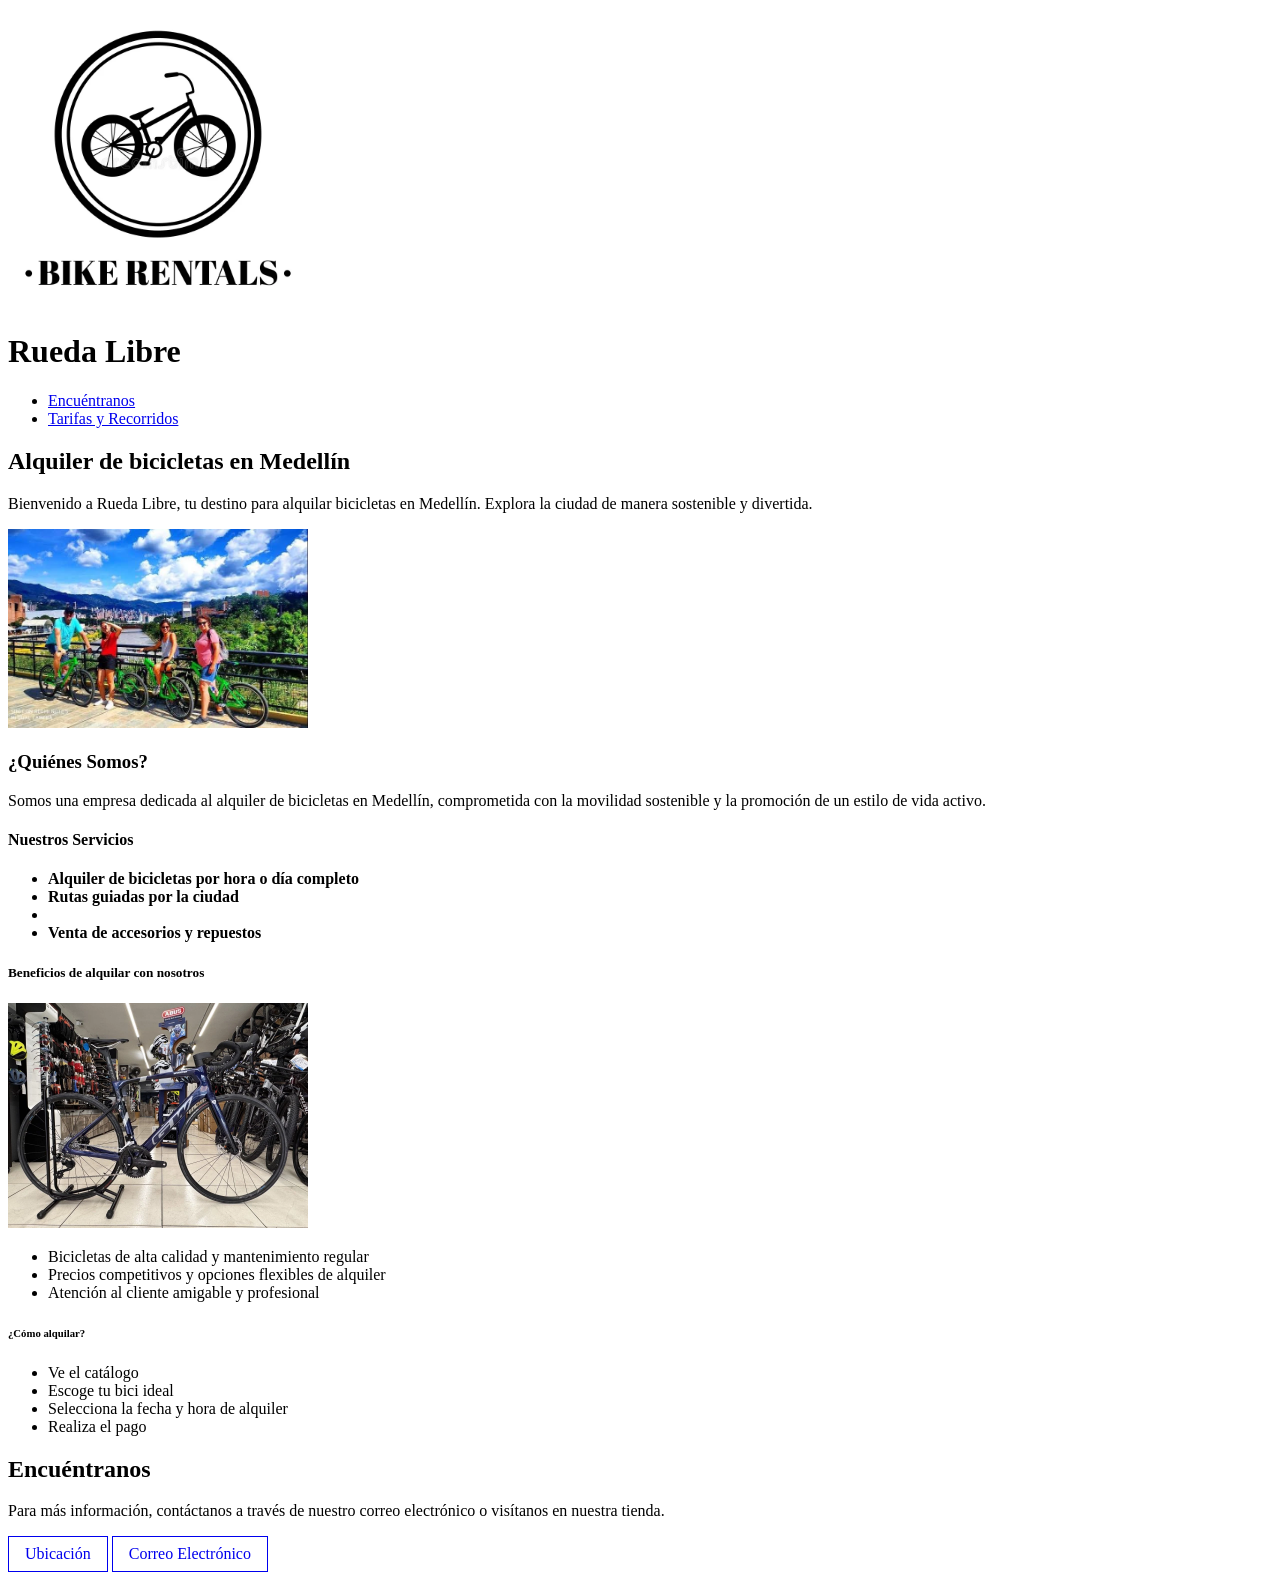
==== paginas/index.html @ d97c38e3 "setting up" ====
<!DOCTYPE html>
<html lang="en">
<head>
    <meta charset="UTF-8">
    <meta name="viewport" content="width=device-width, initial-scale=1.0">
    <title>Rueda Libre | Alquiler de bicicletas en Medellín</title>
    <img src="../img/logotipo.jpeg" alt="Logo de Rueda Libre" width="300">
</head>

<body>
    <head>
        <h1>Rueda Libre</h1>
        <nav>
            <ul>
            <li><a href="#Encuéntranos">Encuéntranos</a></li>
            <li><a href="tarifas.html">Tarifas y Recorridos</a></li>
            </ul>
        </nav>

    </head>

    <main>
        <section>
            <h2>Alquiler de bicicletas en Medellín</h2>
            <p>Bienvenido a Rueda Libre, tu destino para alquilar bicicletas en Medellín. Explora la ciudad de manera sostenible y divertida.</p>
            <img src="../img/Ruta.jpeg" alt="Bicicletas disponibles para alquiler" width="300">
        </section>

        <section>
            <h3><strong>¿Quiénes Somos?</strong></h3>

            <p>Somos una empresa dedicada al alquiler de bicicletas en Medellín, comprometida con la movilidad sostenible y la promoción de un estilo de vida activo.</p>
        </section>


        <section>
            <h4><strong>Nuestros Servicios</strong></h4>
            <ul>
                <li><strong>Alquiler de bicicletas por hora o día completo</strong></li>
                <li><strong>Rutas guiadas por la ciudad</strong></li><li>
                <li><strong>Venta de accesorios y repuestos</strong></li>
            </ul>
        </section>

        <section>
            <h5><strong>Beneficios de alquilar con nosotros</strong></h5>

            <img src="../img/Bicicleta.jpeg" alt="Bicicletas de alta calidad" width="300">
            <ul>
                <li>Bicicletas de alta calidad y mantenimiento regular</li>
                <li>Precios competitivos y opciones flexibles de alquiler</li>
                <li>Atención al cliente amigable y profesional</li>
            </ul>
        </section>


        <section>
            <h6><strong>¿Cómo alquilar?</strong></h6>
            <ul>
                <li>Ve el catálogo</li>
                <li>Escoge tu bici ideal</li>
                <li>Selecciona la fecha y hora de alquiler</li>
                <li>Realiza el pago</li>
            </ul>
        </section>

        <section id="Encuéntranos">
            <h2><strong>Encuéntranos</strong></h2>
            <p>Para más información, contáctanos a través de nuestro correo electrónico o visítanos en nuestra tienda.</p>
            <a href="https://www.google.com/maps/search/?api=1&amp;query=Cl.%2076D%20Sur%2047b-40%2C%20Sabaneta%2C%20Antioquia" target="_blank" rel="noopener noreferrer" style="display: inline-block; padding: 0.5em 1em; border: 1px solid; text-decoration: none;">
                Ubicación
            </a>

            <a href="mailto:info@ruedalibre.com" style="display: inline-block; padding: 0.5em 1em; border: 1px solid; text-decoration: none;">
                Correo Electrónico
            </a>
        </section>
    </main>
    
</body>
</html>
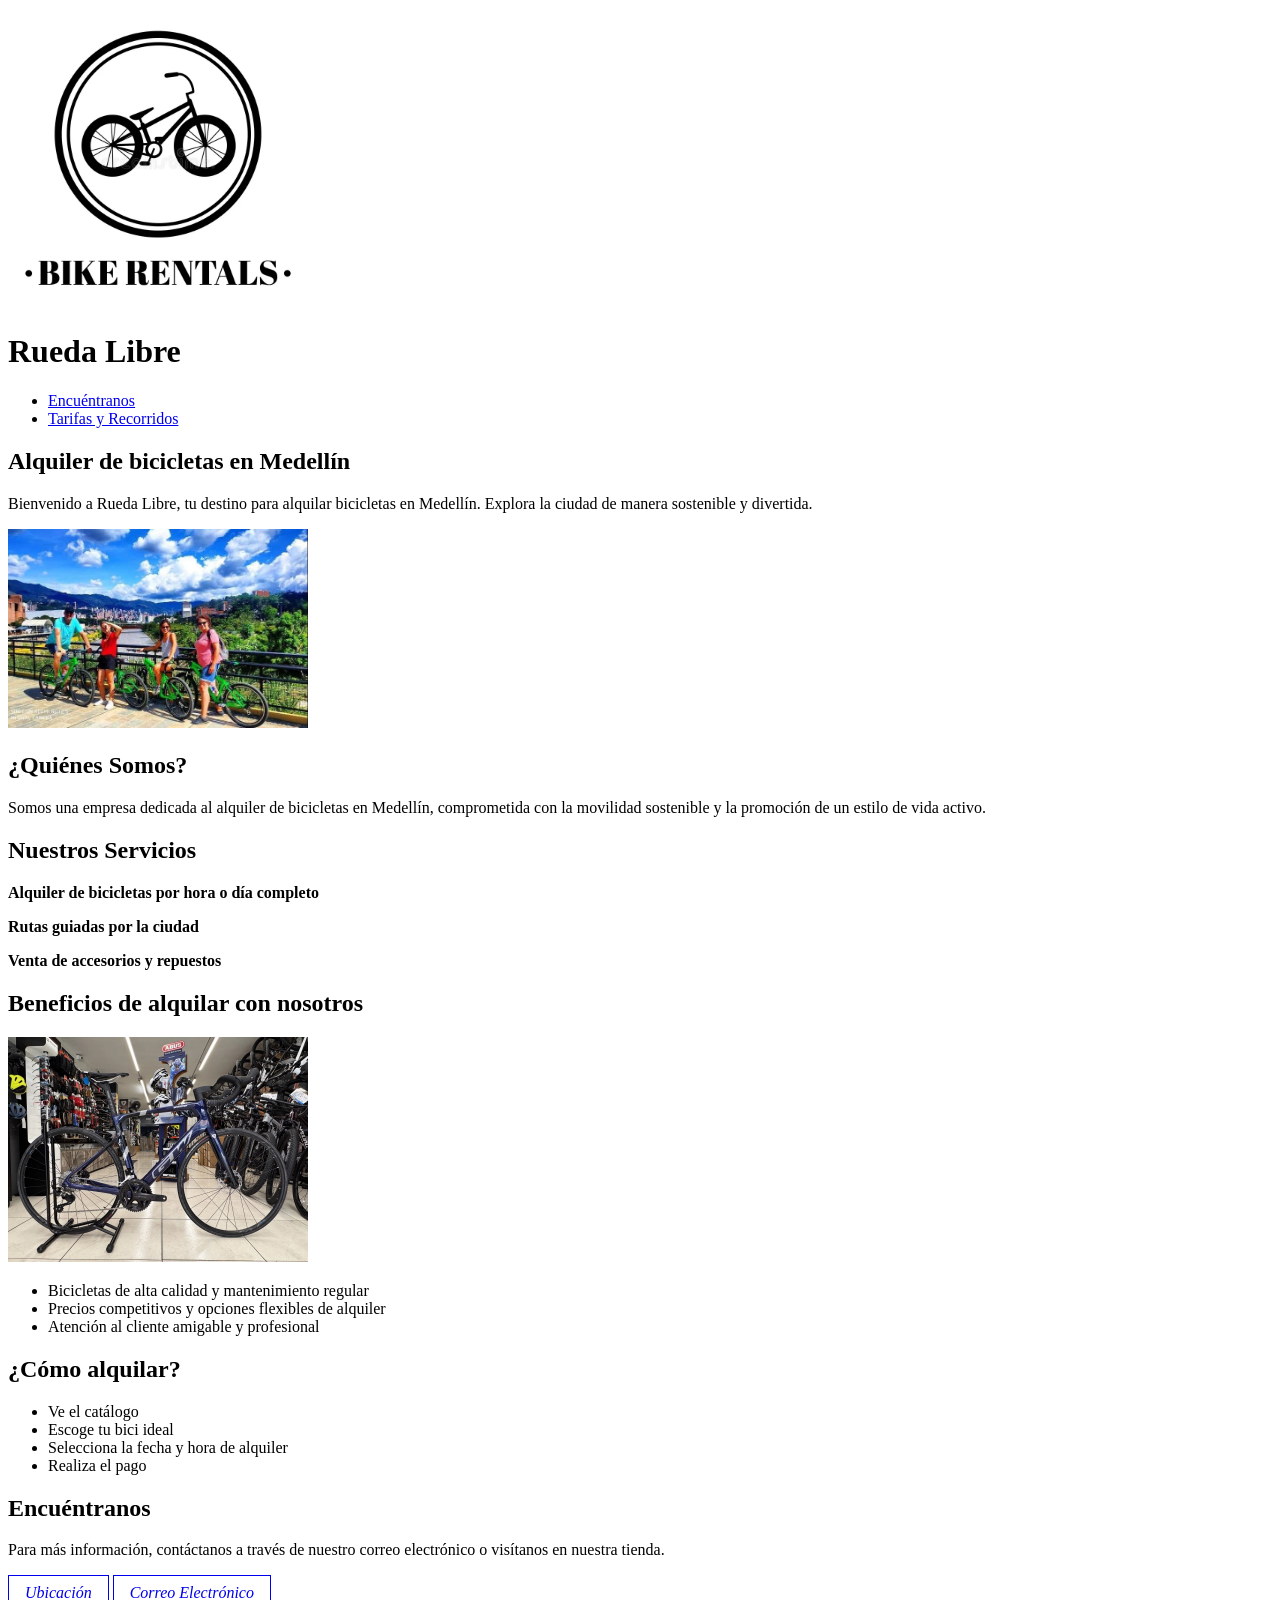
==== commit 4e666254: "Mejora semántica de las páginas Co-authored-by: Copilot <223556219+Copilot@users.noreply.github.com>" ====
--- a/paginas/index.html
+++ b/paginas/index.html
@@ -1,23 +1,22 @@
 <!DOCTYPE html>
-<html lang="en">
+<html lang="es">
 <head>
     <meta charset="UTF-8">
     <meta name="viewport" content="width=device-width, initial-scale=1.0">
     <title>Rueda Libre | Alquiler de bicicletas en Medellín</title>
-    <img src="../img/logotipo.jpeg" alt="Logo de Rueda Libre" width="300">
 </head>
 
 <body>
-    <head>
+    <header>
+        <img src="../img/logotipo.jpeg" alt="Logo de Rueda Libre" width="300">
         <h1>Rueda Libre</h1>
-        <nav>
+        <nav aria-label="Navegación principal">
             <ul>
-            <li><a href="#Encuéntranos">Encuéntranos</a></li>
-            <li><a href="tarifas.html">Tarifas y Recorridos</a></li>
+                <li><a href="#Encuéntranos">Encuéntranos</a></li>
+                <li><a href="tarifas.html">Tarifas y Recorridos</a></li>
             </ul>
         </nav>
-
-    </head>
+    </header>
 
     <main>
         <section>
@@ -27,23 +26,21 @@
         </section>
 
         <section>
-            <h3><strong>¿Quiénes Somos?</strong></h3>
+            <h2>¿Quiénes Somos?</h2>
 
             <p>Somos una empresa dedicada al alquiler de bicicletas en Medellín, comprometida con la movilidad sostenible y la promoción de un estilo de vida activo.</p>
         </section>
 
 
         <section>
-            <h4><strong>Nuestros Servicios</strong></h4>
-            <ul>
-                <li><strong>Alquiler de bicicletas por hora o día completo</strong></li>
-                <li><strong>Rutas guiadas por la ciudad</strong></li><li>
-                <li><strong>Venta de accesorios y repuestos</strong></li>
-            </ul>
+            <h2>Nuestros Servicios</h2>
+            <article><p><strong>Alquiler de bicicletas por hora o día completo</strong></p></article>
+            <article><p><strong>Rutas guiadas por la ciudad</strong></p></article>
+            <article><p><strong>Venta de accesorios y repuestos</strong></p></article>
         </section>
 
         <section>
-            <h5><strong>Beneficios de alquilar con nosotros</strong></h5>
+            <h2>Beneficios de alquilar con nosotros</h2>
 
             <img src="../img/Bicicleta.jpeg" alt="Bicicletas de alta calidad" width="300">
             <ul>
@@ -55,7 +52,7 @@
 
 
         <section>
-            <h6><strong>¿Cómo alquilar?</strong></h6>
+            <h2>¿Cómo alquilar?</h2>
             <ul>
                 <li>Ve el catálogo</li>
                 <li>Escoge tu bici ideal</li>
@@ -64,18 +61,22 @@
             </ul>
         </section>
 
+    </main>
+
+    <footer>
         <section id="Encuéntranos">
-            <h2><strong>Encuéntranos</strong></h2>
+            <h2>Encuéntranos</h2>
             <p>Para más información, contáctanos a través de nuestro correo electrónico o visítanos en nuestra tienda.</p>
-            <a href="https://www.google.com/maps/search/?api=1&amp;query=Cl.%2076D%20Sur%2047b-40%2C%20Sabaneta%2C%20Antioquia" target="_blank" rel="noopener noreferrer" style="display: inline-block; padding: 0.5em 1em; border: 1px solid; text-decoration: none;">
-                Ubicación
-            </a>
+            <address>
+                <a href="https://www.google.com/maps/search/?api=1&amp;query=Cl.%2076D%20Sur%2047b-40%2C%20Sabaneta%2C%20Antioquia" target="_blank" rel="noopener noreferrer" style="display: inline-block; padding: 0.5em 1em; border: 1px solid; text-decoration: none;">
+                    Ubicación
+                </a>
 
-            <a href="mailto:info@ruedalibre.com" style="display: inline-block; padding: 0.5em 1em; border: 1px solid; text-decoration: none;">
-                Correo Electrónico
-            </a>
+                <a href="mailto:info@ruedalibre.com" style="display: inline-block; padding: 0.5em 1em; border: 1px solid; text-decoration: none;">
+                    Correo Electrónico
+                </a>
+            </address>
         </section>
-    </main>
-    
+    </footer>
 </body>
 </html>
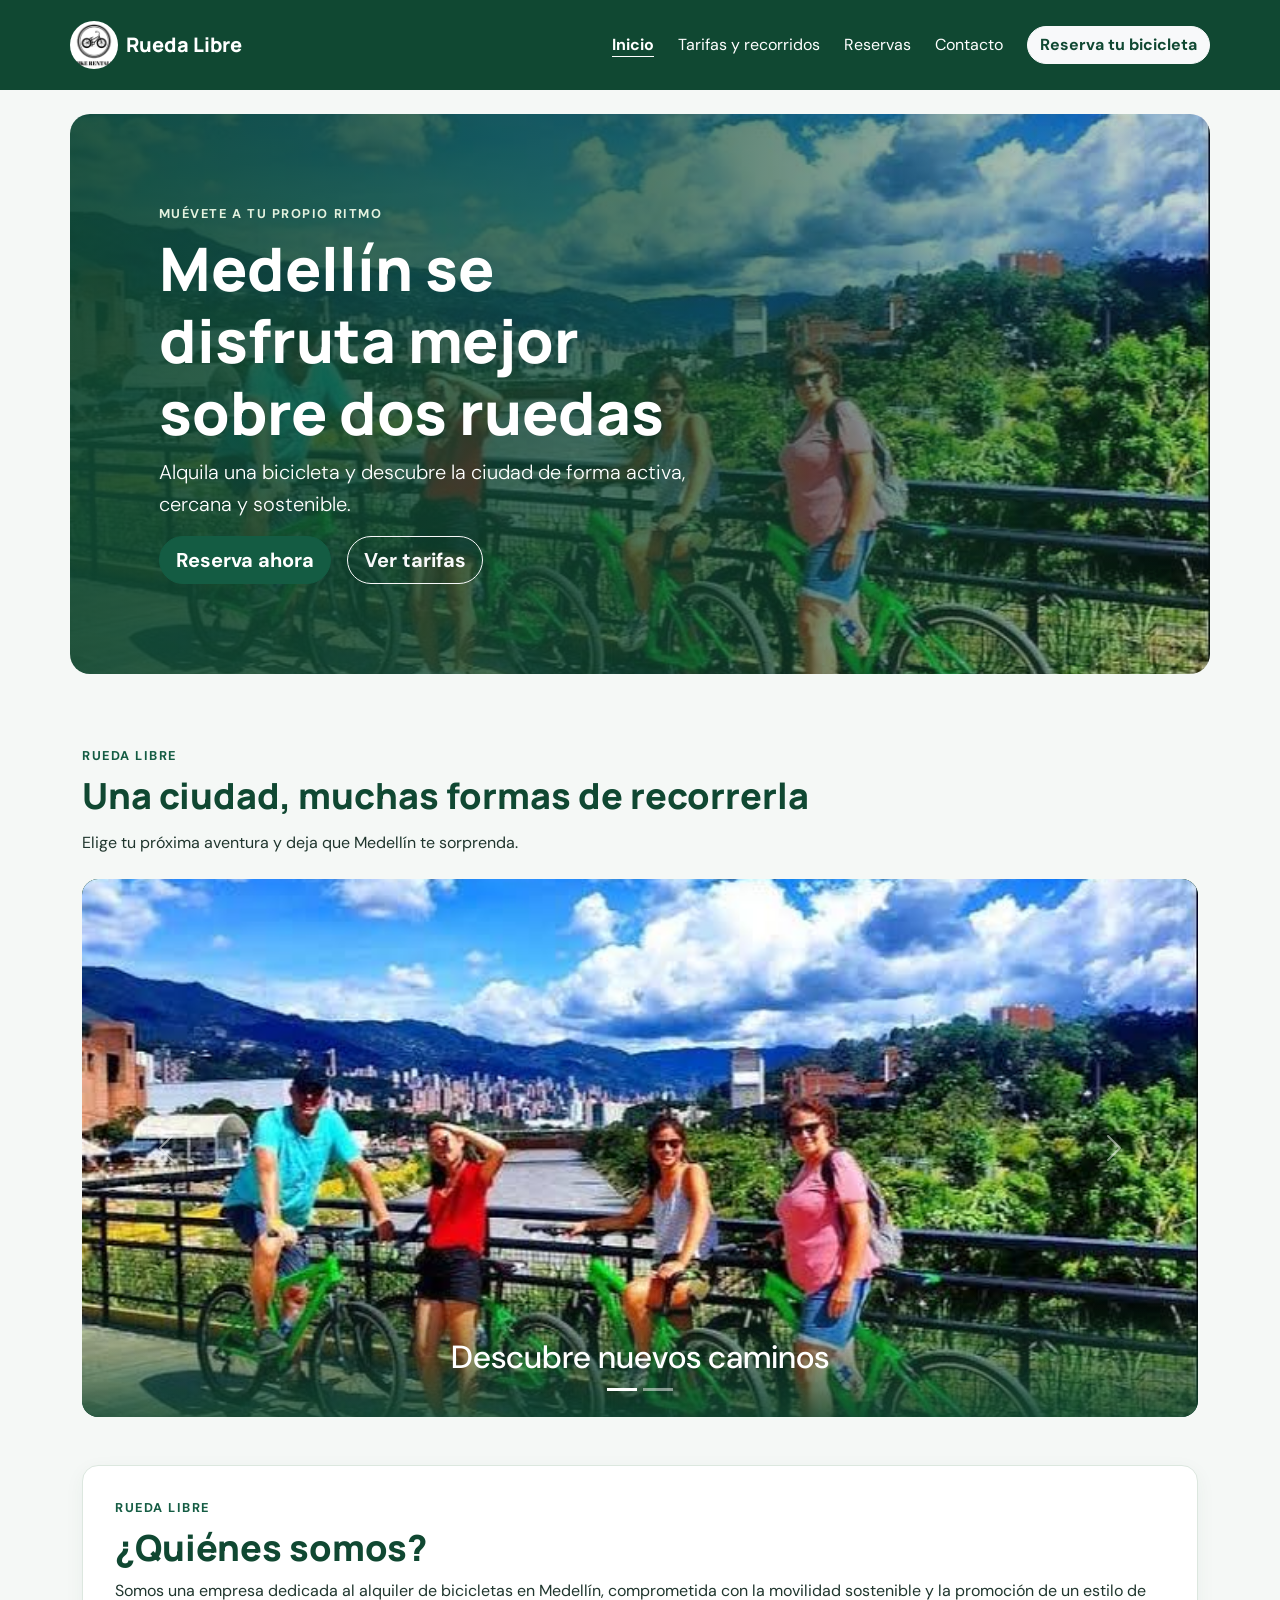
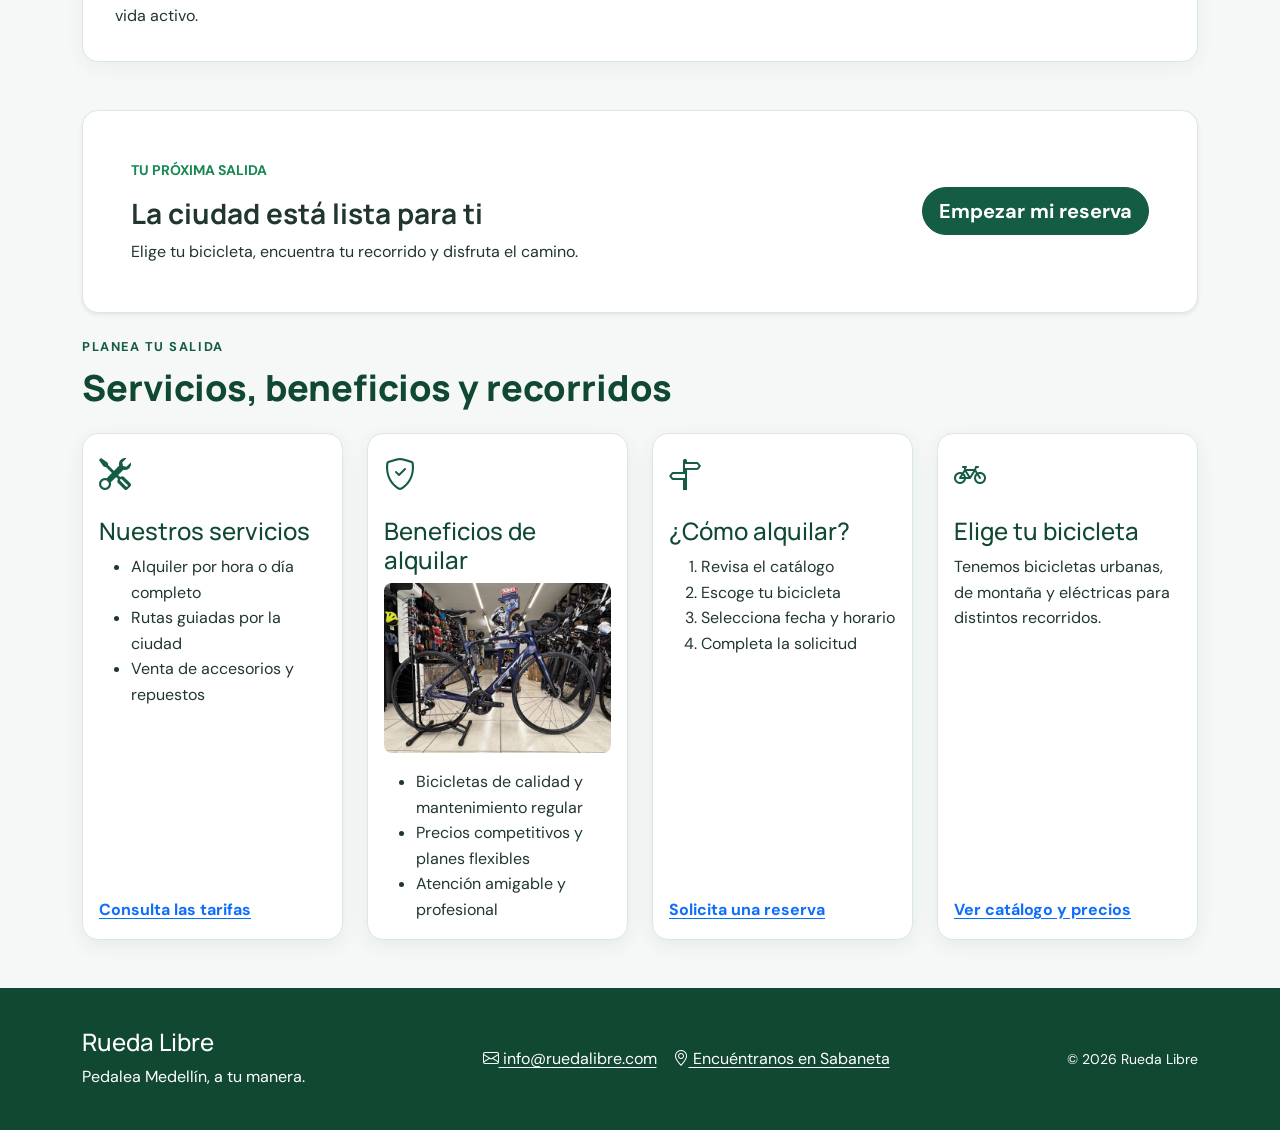
==== commit 77f2457d: "Publish responsive Bootstrap v2 site Co-authored-by: Copilot <223556219+Copilot@users.noreply.github" ====
--- a/paginas/index.html
+++ b/paginas/index.html
@@ -1,82 +1,179 @@
-<!DOCTYPE html>
+<!doctype html>
 <html lang="es">
 <head>
-    <meta charset="UTF-8">
-    <meta name="viewport" content="width=device-width, initial-scale=1.0">
+    <meta charset="utf-8">
+    <meta name="viewport" content="width=device-width, initial-scale=1">
+    <meta name="description" content="Alquila bicicletas en Medellín con Rueda Libre. Explora la ciudad con opciones urbanas, de montaña y eléctricas.">
+    <meta name="theme-color" content="#145c43">
     <title>Rueda Libre | Alquiler de bicicletas en Medellín</title>
+    <link rel="preconnect" href="https://fonts.googleapis.com">
+    <link rel="preconnect" href="https://fonts.gstatic.com" crossorigin>
+    <link href="https://fonts.googleapis.com/css2?family=DM+Sans:wght@400;500;600;700&family=Manrope:wght@600;700;800&display=swap" rel="stylesheet">
+    <link href="https://cdn.jsdelivr.net/npm/bootstrap@5.3.3/dist/css/bootstrap.min.css" rel="stylesheet" integrity="sha384-QWTKZyjpPEjISv5WaRU9OFeRpok6YctnYmDr5pNlyT2bRjXh0JMhjY6hW+ALEwIH" crossorigin="anonymous">
+    <link rel="stylesheet" href="https://cdn.jsdelivr.net/npm/bootstrap-icons@1.11.3/font/bootstrap-icons.min.css">
+    <link rel="stylesheet" href="styless.css">
 </head>
-
 <body>
-    <header>
-        <img src="../img/logotipo.jpeg" alt="Logo de Rueda Libre" width="300">
-        <h1>Rueda Libre</h1>
-        <nav aria-label="Navegación principal">
-            <ul>
-                <li><a href="#Encuéntranos">Encuéntranos</a></li>
-                <li><a href="tarifas.html">Tarifas y Recorridos</a></li>
-            </ul>
+    <a class="skip-link" href="#contenido">Saltar al contenido</a>
+    <header class="site-header">
+        <nav class="navbar navbar-expand-lg navbar-dark container py-3" aria-label="Navegación principal">
+            <a class="navbar-brand d-flex align-items-center gap-2" href="index.html">
+                <img class="brand-logo" src="../img/logotipo.jpeg" alt="" width="48" height="48">
+                <span>Rueda Libre</span>
+            </a>
+            <button class="navbar-toggler" type="button" data-bs-toggle="collapse" data-bs-target="#menu-principal" aria-controls="menu-principal" aria-expanded="false" aria-label="Abrir o cerrar menú">
+                <span class="navbar-toggler-icon"></span>
+            </button>
+            <div class="collapse navbar-collapse" id="menu-principal">
+                <ul class="navbar-nav ms-auto align-items-lg-center gap-lg-2">
+                    <li class="nav-item"><a class="nav-link active" aria-current="page" href="index.html">Inicio</a></li>
+                    <li class="nav-item"><a class="nav-link" href="tarifas.html">Tarifas y recorridos</a></li>
+                    <li class="nav-item"><a class="nav-link" href="reservas.html">Reservas</a></li>
+                    <li class="nav-item"><a class="nav-link" href="#contacto">Contacto</a></li>
+                    <li class="nav-item"><a class="btn btn-light ms-lg-2" href="reservas.html">Reserva tu bicicleta</a></li>
+                </ul>
+            </div>
         </nav>
     </header>
 
-    <main>
-        <section>
-            <h2>Alquiler de bicicletas en Medellín</h2>
-            <p>Bienvenido a Rueda Libre, tu destino para alquilar bicicletas en Medellín. Explora la ciudad de manera sostenible y divertida.</p>
-            <img src="../img/Ruta.jpeg" alt="Bicicletas disponibles para alquiler" width="300">
+    <main id="contenido">
+        <section class="hero container my-4" aria-labelledby="titulo-inicio">
+            <div class="hero-content">
+                <p class="eyebrow">Muévete a tu propio ritmo</p>
+                <h1 id="titulo-inicio">Medellín se disfruta mejor sobre dos ruedas</h1>
+                <p class="lead">Alquila una bicicleta y descubre la ciudad de forma activa, cercana y sostenible.</p>
+                <div class="d-flex flex-wrap gap-3">
+                    <a class="btn btn-primary btn-lg" href="reservas.html">Reserva ahora</a>
+                    <a class="btn btn-outline-light btn-lg" href="tarifas.html">Ver tarifas</a>
+                </div>
+            </div>
         </section>
 
-        <section>
-            <h2>¿Quiénes Somos?</h2>
-
-            <p>Somos una empresa dedicada al alquiler de bicicletas en Medellín, comprometida con la movilidad sostenible y la promoción de un estilo de vida activo.</p>
+        <section class="container py-5" aria-labelledby="experiencias">
+            <div class="section-heading">
+                <p class="eyebrow">Rueda Libre</p>
+                <h2 id="experiencias">Una ciudad, muchas formas de recorrerla</h2>
+                <p>Elige tu próxima aventura y deja que Medellín te sorprenda.</p>
+            </div>
+            <div id="carrusel-rutas" class="carousel slide ride-carousel" aria-label="Galería de bicicletas y recorridos">
+                <div class="carousel-indicators">
+                    <button type="button" data-bs-target="#carrusel-rutas" data-bs-slide-to="0" class="active" aria-current="true" aria-label="Mostrar imagen 1"></button>
+                    <button type="button" data-bs-target="#carrusel-rutas" data-bs-slide-to="1" aria-label="Mostrar imagen 2"></button>
+                </div>
+                <div class="carousel-inner rounded-4">
+                    <div class="carousel-item active">
+                        <img src="../img/Ruta.jpeg" class="d-block w-100" alt="Bicicletas listas para recorrer Medellín">
+                        <div class="carousel-caption"><p class="h2">Descubre nuevos caminos</p></div>
+                    </div>
+                    <div class="carousel-item">
+                        <img src="../img/Bicicleta.jpeg" class="d-block w-100" alt="Bicicleta disponible para alquilar">
+                        <div class="carousel-caption"><p class="h2">Encuentra tu próxima bicicleta</p></div>
+                    </div>
+                </div>
+                <button class="carousel-control-prev" type="button" data-bs-target="#carrusel-rutas" data-bs-slide="prev" aria-label="Imagen anterior">
+                    <span class="carousel-control-prev-icon" aria-hidden="true"></span>
+                </button>
+                <button class="carousel-control-next" type="button" data-bs-target="#carrusel-rutas" data-bs-slide="next" aria-label="Imagen siguiente">
+                    <span class="carousel-control-next-icon" aria-hidden="true"></span>
+                </button>
+            </div>
         </section>
 
-
-        <section>
-            <h2>Nuestros Servicios</h2>
-            <article><p><strong>Alquiler de bicicletas por hora o día completo</strong></p></article>
-            <article><p><strong>Rutas guiadas por la ciudad</strong></p></article>
-            <article><p><strong>Venta de accesorios y repuestos</strong></p></article>
+        <section class="container pb-4" aria-labelledby="quienes-somos">
+            <div class="content-panel">
+                <p class="eyebrow">Rueda Libre</p>
+                <h2 id="quienes-somos">¿Quiénes somos?</h2>
+                <p class="mb-0">Somos una empresa dedicada al alquiler de bicicletas en Medellín, comprometida con la movilidad sostenible y la promoción de un estilo de vida activo.</p>
+            </div>
         </section>
 
-        <section>
-            <h2>Beneficios de alquilar con nosotros</h2>
-
-            <img src="../img/Bicicleta.jpeg" alt="Bicicletas de alta calidad" width="300">
-            <ul>
-                <li>Bicicletas de alta calidad y mantenimiento regular</li>
-                <li>Precios competitivos y opciones flexibles de alquiler</li>
-                <li>Atención al cliente amigable y profesional</li>
-            </ul>
+        <section class="container py-4" aria-labelledby="viaje-a-tu-ritmo">
+            <div class="d-flex flex-column flex-md-row align-items-md-center justify-content-between gap-4 rounded-4 border bg-white p-4 p-md-5 shadow-sm">
+                <div>
+                    <p class="small fw-bold text-success text-uppercase">Tu próxima salida</p>
+                    <h2 id="viaje-a-tu-ritmo" class="h3 fw-bold">La ciudad está lista para ti</h2>
+                    <p class="mb-0">Elige tu bicicleta, encuentra tu recorrido y disfruta el camino.</p>
+                </div>
+                <a class="btn btn-primary btn-lg flex-shrink-0" href="reservas.html">Empezar mi reserva</a>
+            </div>
         </section>
 
-
-        <section>
-            <h2>¿Cómo alquilar?</h2>
-            <ul>
-                <li>Ve el catálogo</li>
-                <li>Escoge tu bici ideal</li>
-                <li>Selecciona la fecha y hora de alquiler</li>
-                <li>Realiza el pago</li>
-            </ul>
+        <section class="container pb-5" aria-labelledby="opciones">
+            <div class="section-heading">
+                <p class="eyebrow">Planea tu salida</p>
+                <h2 id="opciones">Servicios, beneficios y recorridos</h2>
+            </div>
+            <div class="row g-4">
+                <div class="col-12 col-md-6 col-xl-3">
+                    <article class="card info-card h-100">
+                        <div class="card-body d-flex flex-column">
+                            <i class="bi bi-tools card-icon" aria-hidden="true"></i>
+                            <h3 class="h4 card-title">Nuestros servicios</h3>
+                            <ul class="card-text">
+                                <li>Alquiler por hora o día completo</li>
+                                <li>Rutas guiadas por la ciudad</li>
+                                <li>Venta de accesorios y repuestos</li>
+                            </ul>
+                            <a class="card-link mt-auto" href="tarifas.html">Consulta las tarifas</a>
+                        </div>
+                    </article>
+                </div>
+                <div class="col-12 col-md-6 col-xl-3">
+                    <article class="card info-card h-100">
+                        <div class="card-body d-flex flex-column">
+                            <i class="bi bi-shield-check card-icon" aria-hidden="true"></i>
+                            <h3 class="h4 card-title">Beneficios de alquilar</h3>
+                            <img class="img-fluid rounded-3 mb-3" src="../img/Bicicleta.jpeg" alt="Bicicleta disponible para alquilar">
+                            <ul class="card-text">
+                                <li>Bicicletas de calidad y mantenimiento regular</li>
+                                <li>Precios competitivos y planes flexibles</li>
+                                <li>Atención amigable y profesional</li>
+                            </ul>
+                        </div>
+                    </article>
+                </div>
+                <div class="col-12 col-md-6 col-xl-3">
+                    <article class="card info-card h-100">
+                        <div class="card-body d-flex flex-column">
+                            <i class="bi bi-signpost-split card-icon" aria-hidden="true"></i>
+                            <h3 class="h4 card-title">¿Cómo alquilar?</h3>
+                            <ol class="card-text">
+                                <li>Revisa el catálogo</li>
+                                <li>Escoge tu bicicleta</li>
+                                <li>Selecciona fecha y horario</li>
+                                <li>Completa la solicitud</li>
+                            </ol>
+                            <a class="card-link mt-auto" href="reservas.html">Solicita una reserva</a>
+                        </div>
+                    </article>
+                </div>
+                <div class="col-12 col-md-6 col-xl-3">
+                    <article class="card info-card h-100">
+                        <div class="card-body d-flex flex-column">
+                            <i class="bi bi-bicycle card-icon" aria-hidden="true"></i>
+                            <h3 class="h4 card-title">Elige tu bicicleta</h3>
+                            <p class="card-text">Tenemos bicicletas urbanas, de montaña y eléctricas para distintos recorridos.</p>
+                            <a class="card-link mt-auto" href="tarifas.html#alquiler">Ver catálogo y precios</a>
+                        </div>
+                    </article>
+                </div>
+            </div>
         </section>
-
     </main>
 
-    <footer>
-        <section id="Encuéntranos">
-            <h2>Encuéntranos</h2>
-            <p>Para más información, contáctanos a través de nuestro correo electrónico o visítanos en nuestra tienda.</p>
-            <address>
-                <a href="https://www.google.com/maps/search/?api=1&amp;query=Cl.%2076D%20Sur%2047b-40%2C%20Sabaneta%2C%20Antioquia" target="_blank" rel="noopener noreferrer" style="display: inline-block; padding: 0.5em 1em; border: 1px solid; text-decoration: none;">
-                    Ubicación
-                </a>
-
-                <a href="mailto:info@ruedalibre.com" style="display: inline-block; padding: 0.5em 1em; border: 1px solid; text-decoration: none;">
-                    Correo Electrónico
-                </a>
+    <footer class="site-footer" id="contacto">
+        <div class="container footer-content">
+            <div>
+                <h2 class="h4">Rueda Libre</h2>
+                <p class="mb-0">Pedalea Medellín, a tu manera.</p>
+            </div>
+            <address class="mb-0">
+                <a href="mailto:info@ruedalibre.com"><i class="bi bi-envelope" aria-hidden="true"></i> info@ruedalibre.com</a>
+                <a href="https://www.google.com/maps/search/?api=1&amp;query=Cl.%2076D%20Sur%2047b-40%2C%20Sabaneta%2C%20Antioquia" target="_blank" rel="noopener noreferrer"><i class="bi bi-geo-alt" aria-hidden="true"></i> Encuéntranos en Sabaneta</a>
             </address>
-        </section>
+            <p class="mb-0 small">© 2026 Rueda Libre</p>
+        </div>
     </footer>
+    <script src="https://cdn.jsdelivr.net/npm/bootstrap@5.3.3/dist/js/bootstrap.bundle.min.js" integrity="sha384-YvpcrYf0tY3lHB60NNkmXc5s9fDVZLESaAA55NDzOxhy9GkcIdslK1eN7N6jIeHz" crossorigin="anonymous"></script>
 </body>
-</html>+</html>
--- a/paginas/styless.css
+++ b/paginas/styless.css
@@ -0,0 +1,446 @@
+:root {
+    color-scheme: light;
+    --brand-green: #145c43;
+    --brand-green-dark: #104832;
+    --brand-lime: #dcebdc;
+    --page-background: #f5f8f6;
+    --surface: #fff;
+    --text-main: #20362e;
+    --text-muted: #52645a;
+    --border: #dce7df;
+    --bs-primary: var(--brand-green);
+    --bs-primary-rgb: 20, 92, 67;
+    --bs-link-color: var(--brand-green);
+    --bs-link-hover-color: var(--brand-green-dark);
+    --bs-body-bg: var(--page-background);
+    --bs-body-color: var(--text-main);
+    --bs-border-color: var(--border);
+    font-family: "DM Sans", sans-serif;
+}
+
+*,
+*::before,
+*::after {
+    box-sizing: border-box;
+}
+
+html {
+    scroll-behavior: smooth;
+}
+
+body {
+    display: flex;
+    min-height: 100vh;
+    flex-direction: column;
+    margin: 0;
+    background: var(--page-background);
+    color: var(--text-main);
+    font-family: "DM Sans", sans-serif;
+    line-height: 1.6;
+}
+
+body > main {
+    flex: 1;
+}
+
+h1,
+h2,
+h3,
+h4,
+.navbar-brand {
+    color: var(--brand-green-dark);
+    font-family: "Manrope", sans-serif;
+    font-weight: 800;
+    line-height: 1.2;
+}
+
+h1 {
+    font-size: clamp(2.25rem, 5vw, 3.75rem);
+}
+
+h2 {
+    font-size: clamp(1.5rem, 3vw, 2.25rem);
+}
+
+a {
+    text-underline-offset: 0.2em;
+}
+
+a:hover {
+    text-decoration-thickness: 2px;
+}
+
+a:focus-visible,
+button:focus-visible {
+    outline: 3px solid #fff;
+    outline-offset: 2px;
+    box-shadow: 0 0 0 6px var(--brand-green);
+}
+
+input:focus-visible,
+select:focus-visible,
+textarea:focus-visible,
+.form-check-input:focus-visible {
+    outline: 3px solid var(--brand-green);
+    outline-offset: 2px;
+}
+
+img {
+    max-width: 100%;
+}
+
+.skip-link {
+    position: absolute;
+    z-index: 1100;
+    top: 0.5rem;
+    left: 0.5rem;
+    padding: 0.65rem 1rem;
+    transform: translateY(-160%);
+    border-radius: 0.4rem;
+    background: var(--surface);
+    color: var(--brand-green-dark);
+    font-weight: 700;
+}
+
+.skip-link:focus {
+    transform: translateY(0);
+}
+
+.site-header {
+    background: var(--brand-green-dark);
+}
+
+.site-header .navbar-brand,
+.site-header .nav-link {
+    color: #fff;
+}
+
+.site-header .navbar-brand {
+    font-size: 1.25rem;
+}
+
+.site-header .navbar-brand:hover,
+.site-header .navbar-brand:focus-visible,
+.site-header .nav-link:hover,
+.site-header .nav-link:focus-visible {
+    color: #fff;
+    text-decoration: underline;
+}
+
+.site-header .nav-link.active {
+    color: #fff;
+    font-weight: 700;
+    text-decoration: underline;
+    text-underline-offset: 0.35em;
+}
+
+.brand-logo {
+    border-radius: 50%;
+    object-fit: cover;
+}
+
+.btn {
+    --bs-btn-font-weight: 700;
+    border-radius: 999px;
+    text-decoration: none;
+}
+
+.btn-primary {
+    --bs-btn-bg: var(--brand-green);
+    --bs-btn-border-color: var(--brand-green);
+    --bs-btn-hover-bg: var(--brand-green-dark);
+    --bs-btn-hover-border-color: var(--brand-green-dark);
+    --bs-btn-active-bg: var(--brand-green-dark);
+    --bs-btn-active-border-color: var(--brand-green-dark);
+    --bs-btn-color: #fff;
+    --bs-btn-hover-color: #fff;
+    --bs-btn-active-color: #fff;
+}
+
+.btn-outline-primary {
+    --bs-btn-color: var(--brand-green);
+    --bs-btn-border-color: var(--brand-green);
+    --bs-btn-hover-bg: var(--brand-green);
+    --bs-btn-hover-border-color: var(--brand-green);
+    --bs-btn-hover-color: #fff;
+}
+
+.site-header .btn-light {
+    color: var(--brand-green-dark);
+}
+
+.hero {
+    display: flex;
+    width: calc(100% - 1rem);
+    min-height: clamp(22rem, 48vw, 35rem);
+    align-items: center;
+    overflow: hidden;
+    margin-right: auto;
+    margin-left: auto;
+    border-radius: 1.25rem;
+    background:
+        linear-gradient(90deg, rgb(16 72 50 / 92%) 0%, rgb(16 72 50 / 72%) 52%, rgb(16 72 50 / 18%) 100%),
+        url("../img/Ruta.jpeg") center 48% / cover no-repeat;
+    color: #fff;
+}
+
+.hero-content {
+    max-width: 45rem;
+    padding: clamp(1.5rem, 6vw, 5rem);
+}
+
+.hero h1 {
+    max-width: 13ch;
+    color: #fff;
+}
+
+.hero .lead {
+    max-width: 38rem;
+}
+
+.eyebrow {
+    margin-bottom: 0.5rem;
+    color: var(--brand-green);
+    font-size: 0.8rem;
+    font-weight: 700;
+    letter-spacing: 0.12em;
+    text-transform: uppercase;
+}
+
+.hero .eyebrow {
+    color: #e4f2df;
+}
+
+.section-heading,
+.page-heading {
+    max-width: 48rem;
+    margin-bottom: 1.5rem;
+}
+
+.section-heading h2,
+.page-heading h1 {
+    margin-bottom: 0.75rem;
+}
+
+.ride-carousel {
+    overflow: hidden;
+    border-radius: 1rem;
+    background: var(--brand-green-dark);
+}
+
+.ride-carousel img {
+    height: clamp(17rem, 42vw, 34rem);
+    object-fit: cover;
+}
+
+.ride-carousel .carousel-caption {
+    right: 0;
+    bottom: 0;
+    left: 0;
+    padding: 3rem 1rem 2rem;
+    background: linear-gradient(transparent, rgb(16 72 50 / 85%));
+}
+
+.ride-carousel .carousel-caption p {
+    color: #fff;
+}
+
+.info-card {
+    border: 1px solid var(--border);
+    border-radius: 1rem;
+    background: var(--surface);
+    box-shadow: 0 0.35rem 1.25rem rgb(16 72 50 / 7%);
+    transition: transform 160ms ease, box-shadow 160ms ease;
+}
+
+.info-card:hover {
+    transform: translateY(-0.2rem);
+    box-shadow: 0 0.65rem 1.5rem rgb(16 72 50 / 12%);
+}
+
+.info-card .card-title {
+    color: var(--brand-green-dark);
+}
+
+.card-icon {
+    margin-bottom: 1rem;
+    color: var(--brand-green);
+    font-size: 2rem;
+}
+
+.card-link {
+    font-weight: 700;
+}
+
+.page-content {
+    padding-top: clamp(2rem, 5vw, 4rem);
+    padding-bottom: clamp(3rem, 7vw, 5rem);
+}
+
+.page-heading {
+    margin-bottom: 2rem;
+}
+
+.content-panel,
+.notice-panel {
+    padding: clamp(1.25rem, 3vw, 2rem);
+    border: 1px solid var(--border);
+    border-radius: 1rem;
+    background: var(--surface);
+    box-shadow: 0 0.35rem 1.25rem rgb(16 72 50 / 5%);
+}
+
+.content-panel > :last-child,
+.notice-panel > :last-child {
+    margin-bottom: 0;
+}
+
+.table {
+    --bs-table-color: var(--text-main);
+    --bs-table-hover-bg: #edf5ef;
+    --bs-table-border-color: var(--border);
+}
+
+.table thead th {
+    background: var(--brand-lime);
+    color: var(--brand-green-dark);
+    white-space: nowrap;
+}
+
+.table caption {
+    color: var(--text-muted);
+}
+
+.notice-panel {
+    background: #edf5ef;
+}
+
+.notice-panel h2 {
+    color: var(--brand-green-dark);
+}
+
+.form-section {
+    margin: 1.75rem 0;
+    padding: 1.25rem;
+    border: 1px solid var(--border);
+    border-radius: 0.75rem;
+}
+
+.form-section legend {
+    float: none;
+    width: auto;
+    margin: 0;
+    padding: 0 0.5rem;
+    color: var(--brand-green-dark);
+    font-family: "Manrope", sans-serif;
+    font-size: 1.1rem;
+    font-weight: 700;
+}
+
+.form-label,
+.form-check-label {
+    font-weight: 600;
+}
+
+.form-control,
+.form-select {
+    min-height: 2.9rem;
+    border-color: #71847a;
+}
+
+textarea.form-control {
+    min-height: auto;
+}
+
+.form-control:focus,
+.form-select:focus,
+.form-check-input:focus {
+    border-color: var(--brand-green);
+    box-shadow: 0 0 0 0.2rem rgb(20 92 67 / 20%);
+}
+
+.form-check-input:checked {
+    border-color: var(--brand-green);
+    background-color: var(--brand-green);
+}
+
+.form-text {
+    color: var(--text-muted);
+}
+
+.form-control.is-invalid,
+.was-validated .form-control:invalid,
+.form-select.is-invalid,
+.was-validated .form-select:invalid {
+    border-color: #a3212a;
+}
+
+.form-check-input.is-invalid,
+.was-validated .form-check-input:invalid {
+    border-color: #a3212a;
+}
+
+.invalid-feedback {
+    color: #8d1720;
+    font-weight: 600;
+}
+
+.site-footer {
+    margin-top: auto;
+    padding: 2.5rem 0;
+    background: var(--brand-green-dark);
+    color: #fff;
+}
+
+.footer-content {
+    display: flex;
+    flex-wrap: wrap;
+    align-items: center;
+    justify-content: space-between;
+    gap: 1.5rem;
+}
+
+.site-footer h2,
+.site-footer a {
+    color: #fff;
+}
+
+.site-footer address {
+    display: flex;
+    flex-wrap: wrap;
+    gap: 1rem;
+    font-style: normal;
+}
+
+.site-footer a:hover,
+.site-footer a:focus-visible {
+    color: #fff;
+}
+
+@media (max-width: 575.98px) {
+    .hero-content .btn {
+        width: 100%;
+    }
+
+    .ride-carousel .carousel-caption {
+        padding-bottom: 1.5rem;
+    }
+
+    .footer-content {
+        align-items: flex-start;
+        flex-direction: column;
+    }
+}
+
+@media (prefers-reduced-motion: reduce) {
+    html {
+        scroll-behavior: auto;
+    }
+
+    *,
+    *::before,
+    *::after {
+        scroll-behavior: auto !important;
+        transition-duration: 0.01ms !important;
+    }
+}
